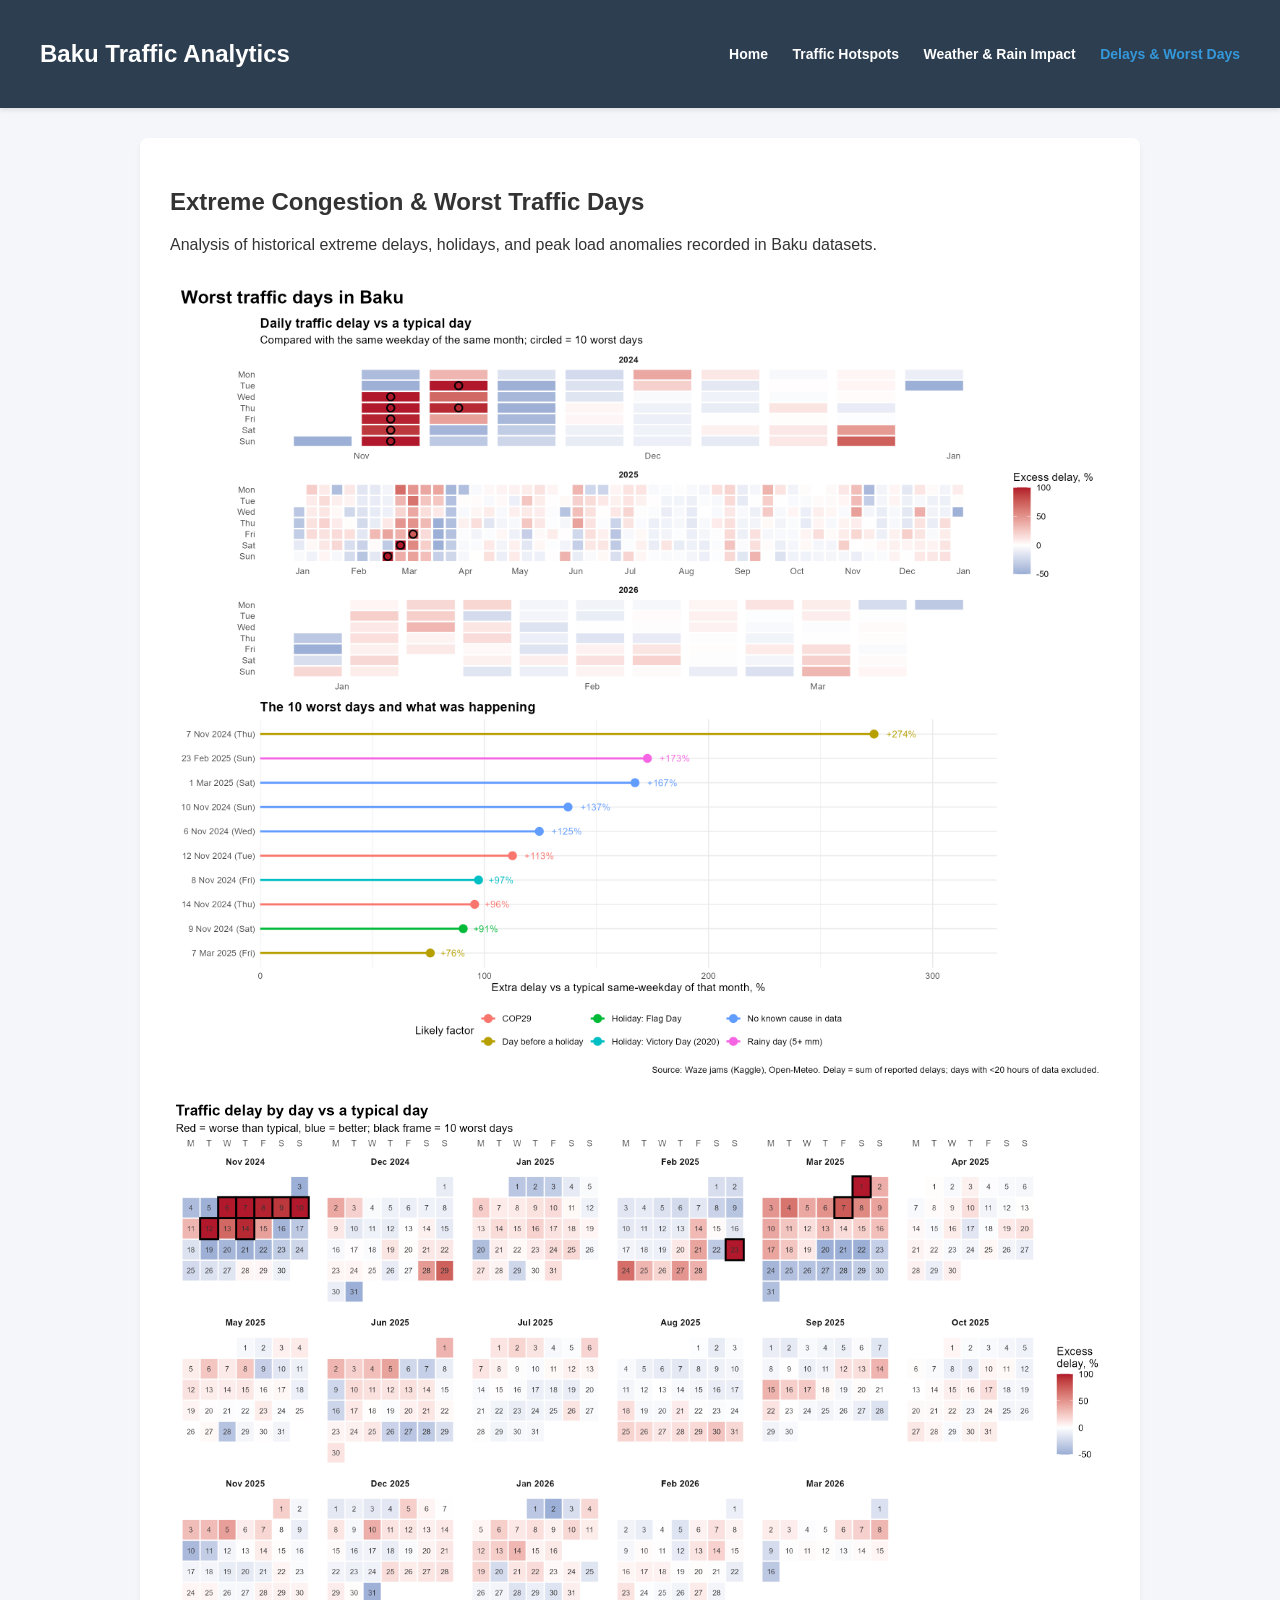
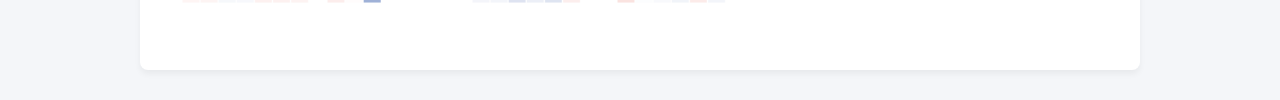
==== delays.html @ 6e2f0916 "Create multi-page structured portfolio website with navigation" ====
<!DOCTYPE html>
<html lang="en">
<head>
    <meta charset="UTF-8">
    <title>Delays & Worst Days — Baku Analytics</title>
    <style>
        body { font-family: -apple-system, BlinkMacSystemFont, "Segoe UI", Roboto, sans-serif; margin: 0; padding: 0; background-color: #f4f6f9; color: #333; }
        header { background: #2c3e50; color: white; padding: 20px 40px; display: flex; justify-content: space-between; align-items: center; box-shadow: 0 2px 5px rgba(0,0,0,0.1); }
        nav a { color: white; text-decoration: none; margin-left: 20px; font-weight: 600; font-size: 14px; }
        nav a:hover, nav a.active { color: #3498db; }
        .container { max-width: 1000px; margin: 30px auto; padding: 0 20px; }
        .card { background: white; padding: 30px; border-radius: 8px; box-shadow: 0 4px 6px rgba(0,0,0,0.05); margin-bottom: 20px; }
        img { width: 100%; height: auto; border-radius: 6px; margin-top: 15px; }
    </style>
</head>
<body>
    <header>
        <h2>Baku Traffic Analytics</h2>
        <nav>
            <a href="index.html">Home</a>
            <a href="hotspots.html">Traffic Hotspots</a>
            <a href="weather.html">Weather & Rain Impact</a>
            <a href="delays.html" class="active">Delays & Worst Days</a>
        </nav>
    </header>
    
    <div class="container">
        <div class="card">
            <h2>Extreme Congestion & Worst Traffic Days</h2>
            <p>Analysis of historical extreme delays, holidays, and peak load anomalies recorded in Baku datasets.</p>
            <!-- Сюда можно вывести ваши сохраненные PNG графики из RStudio -->
            <img src="worst_days.png" alt="Worst Days Analysis">
            <img src="worst_days_calendar.png" alt="Worst Days Calendar Heatmap">
        </div>
    </div>
</body>
</html>
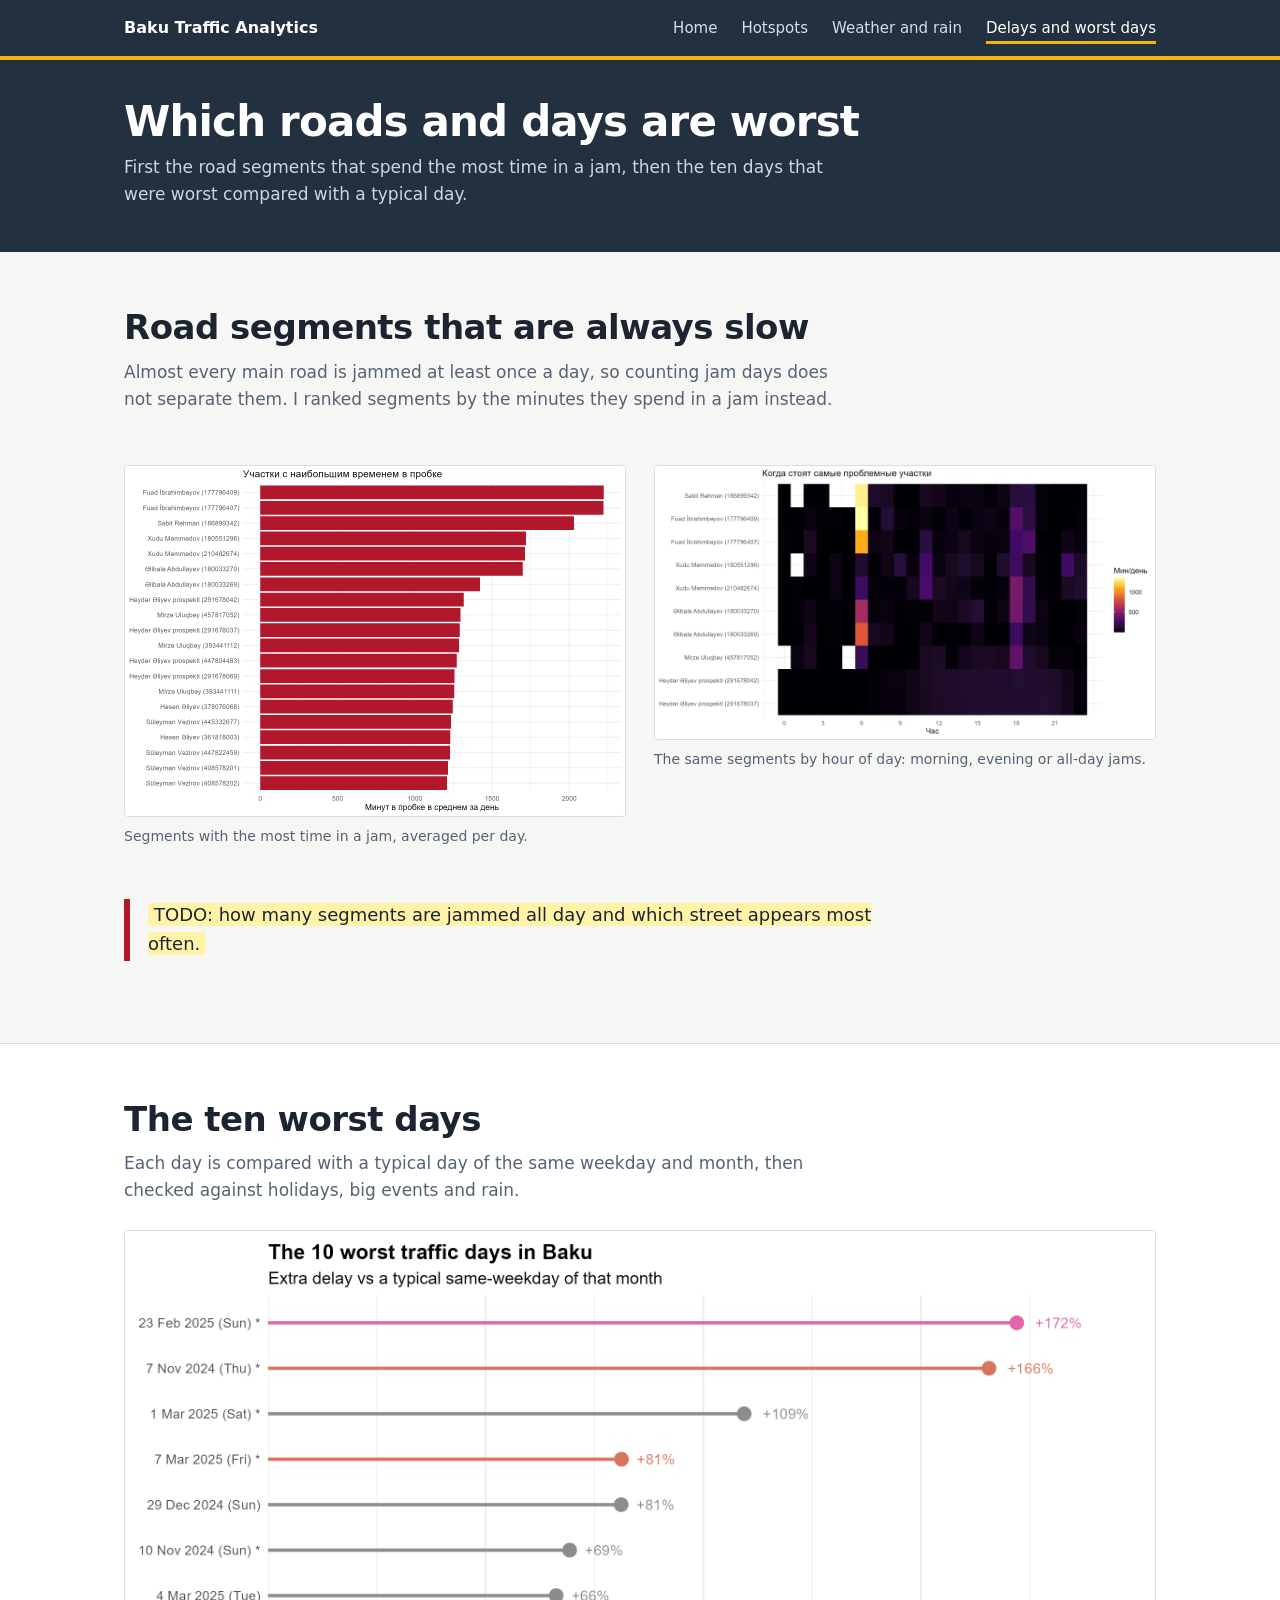
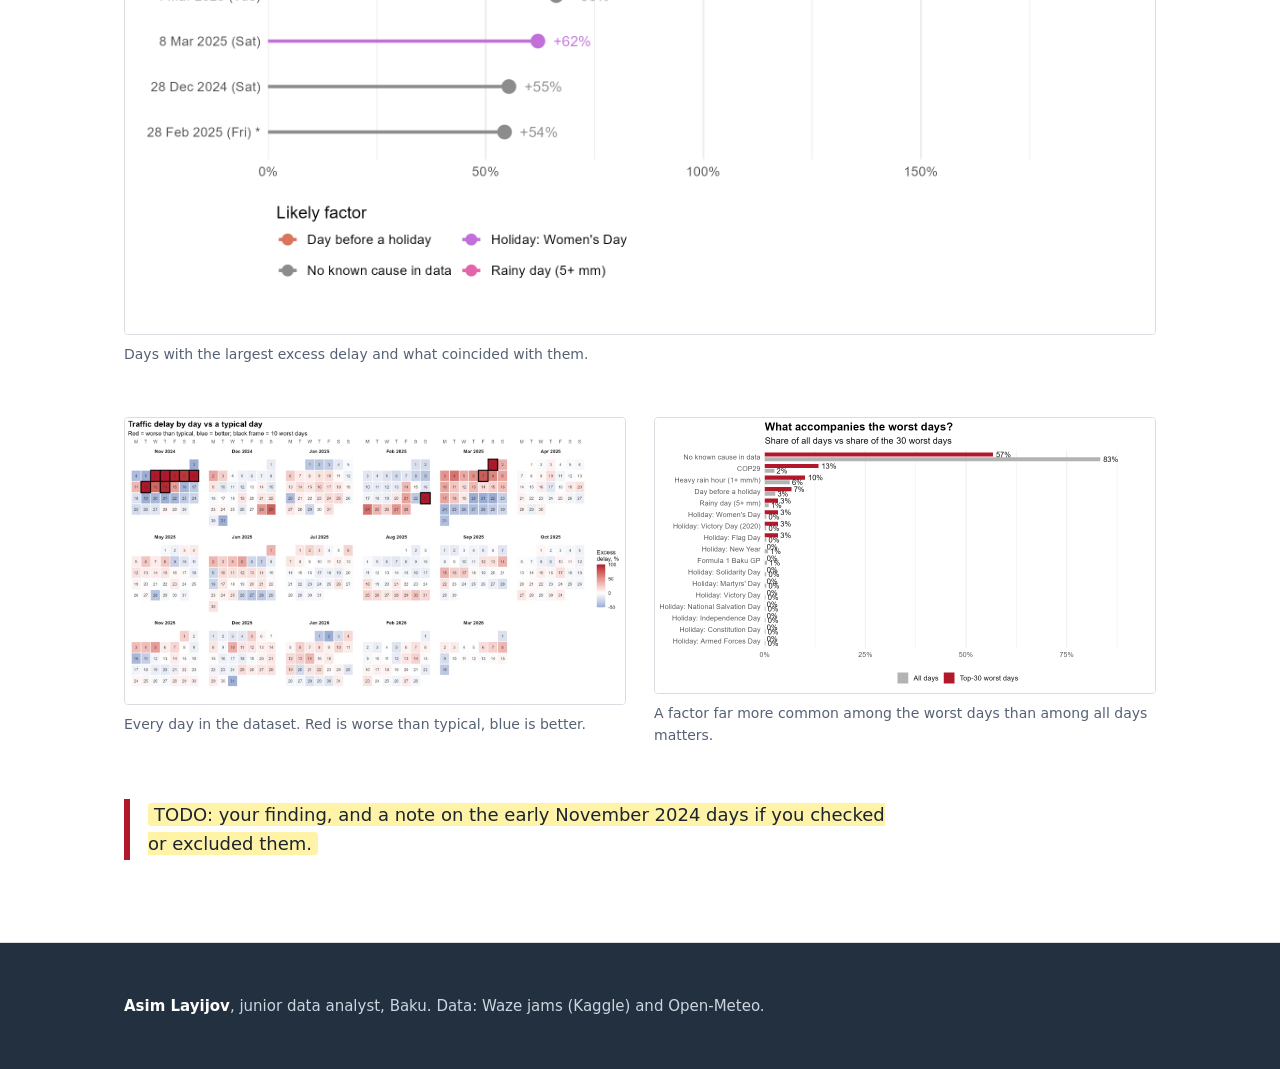
==== commit 1ae3a09b: "Baku traffic analysis site" ====
--- a/delays.html
+++ b/delays.html
@@ -1,37 +1,71 @@
 <!DOCTYPE html>
 <html lang="en">
 <head>
-    <meta charset="UTF-8">
-    <title>Delays & Worst Days — Baku Analytics</title>
-    <style>
-        body { font-family: -apple-system, BlinkMacSystemFont, "Segoe UI", Roboto, sans-serif; margin: 0; padding: 0; background-color: #f4f6f9; color: #333; }
-        header { background: #2c3e50; color: white; padding: 20px 40px; display: flex; justify-content: space-between; align-items: center; box-shadow: 0 2px 5px rgba(0,0,0,0.1); }
-        nav a { color: white; text-decoration: none; margin-left: 20px; font-weight: 600; font-size: 14px; }
-        nav a:hover, nav a.active { color: #3498db; }
-        .container { max-width: 1000px; margin: 30px auto; padding: 0 20px; }
-        .card { background: white; padding: 30px; border-radius: 8px; box-shadow: 0 4px 6px rgba(0,0,0,0.05); margin-bottom: 20px; }
-        img { width: 100%; height: auto; border-radius: 6px; margin-top: 15px; }
-    </style>
+<meta charset="utf-8">
+<meta name="viewport" content="width=device-width, initial-scale=1">
+<title>Delays and worst days | Baku Traffic Analytics</title>
+<link rel="stylesheet" href="style.css">
 </head>
 <body>
-    <header>
-        <h2>Baku Traffic Analytics</h2>
-        <nav>
-            <a href="index.html">Home</a>
-            <a href="hotspots.html">Traffic Hotspots</a>
-            <a href="weather.html">Weather & Rain Impact</a>
-            <a href="delays.html" class="active">Delays & Worst Days</a>
-        </nav>
-    </header>
-    
-    <div class="container">
-        <div class="card">
-            <h2>Extreme Congestion & Worst Traffic Days</h2>
-            <p>Analysis of historical extreme delays, holidays, and peak load anomalies recorded in Baku datasets.</p>
-            <!-- Сюда можно вывести ваши сохраненные PNG графики из RStudio -->
-            <img src="worst_days.png" alt="Worst Days Analysis">
-            <img src="worst_days_calendar.png" alt="Worst Days Calendar Heatmap">
-        </div>
+<nav aria-label="Main">
+  <div class="wrap">
+    <b>Baku Traffic Analytics</b>
+    <a href="index.html">Home</a>
+    <a href="hotspots.html">Hotspots</a>
+    <a href="weather.html">Weather and rain</a>
+    <a href="delays.html" aria-current="page">Delays and worst days</a>
+  </div>
+</nav>
+
+<header class="pagehead">
+  <div class="wrap">
+    <h1>Which roads and days are worst</h1>
+    <p>First the road segments that spend the most time in a jam, then the ten days that were worst compared with a typical day.</p>
+  </div>
+</header>
+
+<section>
+  <div class="wrap">
+    <h2>Road segments that are always slow</h2>
+    <p class="lead narrow">Almost every main road is jammed at least once a day, so counting jam days does not separate them. I ranked segments by the minutes they spend in a jam instead.</p>
+    <div class="two">
+      <figure>
+        <img src="jam_minutes_by_segment.png" alt="Bar chart of road segments by average minutes in a jam per day" width="1000" height="700" loading="lazy">
+        <figcaption>Segments with the most time in a jam, averaged per day.</figcaption>
+      </figure>
+      <figure>
+        <img src="jam_hourly_profile.png" alt="Heat map of jam minutes by hour of day for the ten worst segments" width="1100" height="600" loading="lazy">
+        <figcaption>The same segments by hour of day: morning, evening or all-day jams.</figcaption>
+      </figure>
     </div>
+    <p class="takeaway"><span class="todo">TODO: how many segments are jammed all day and which street appears most often.</span></p>
+  </div>
+</section>
+
+<section class="alt">
+  <div class="wrap">
+    <h2>The ten worst days</h2>
+    <p class="lead narrow">Each day is compared with a typical day of the same weekday and month, then checked against holidays, big events and rain.</p>
+    <figure>
+      <img src="worst_days_top10.png" alt="Chart of the ten worst traffic days with the likely factor for each" width="1100" height="750" loading="lazy">
+      <figcaption>Days with the largest excess delay and what coincided with them.</figcaption>
+    </figure>
+    <div class="two">
+      <figure>
+        <img src="worst_days_calendar.png" alt="Calendar heat map of daily delay compared with a typical day" width="1400" height="800" loading="lazy">
+        <figcaption>Every day in the dataset. Red is worse than typical, blue is better.</figcaption>
+      </figure>
+      <figure>
+        <img src="worst_days_factors.png" alt="Bar chart comparing the share of all days and of the 30 worst days by likely factor" width="1000" height="550" loading="lazy">
+        <figcaption>A factor far more common among the worst days than among all days matters.</figcaption>
+      </figure>
+    </div>
+    <p class="takeaway"><span class="todo">TODO: your finding, and a note on the early November 2024 days if you checked or excluded them.</span></p>
+  </div>
+</section>
+
+<footer>
+  <div class="wrap"><p><strong style="color:#fff">Asim Layijov</strong>, junior data analyst, Baku. Data: Waze jams (Kaggle) and Open-Meteo.</p></div>
+</footer>
 </body>
-</html>+</html>
--- a/style.css
+++ b/style.css
@@ -0,0 +1,75 @@
+:root{--ink:#1b2430;--muted:#566274;--paper:#f6f7f5;--white:#fff;--road:#23303f;--jam:#b2182b;--lane:#f2b705;--line:#d9dde2;--rain:#08519c}
+*{box-sizing:border-box}
+html{scroll-behavior:smooth;scroll-padding-top:70px}
+body{margin:0;background:var(--paper);color:var(--ink);font:17px/1.6 "Segoe UI",system-ui,-apple-system,Roboto,sans-serif}
+img{max-width:100%;height:auto;display:block}
+a{color:var(--rain)}
+a:focus-visible,summary:focus-visible{outline:3px solid var(--lane);outline-offset:3px}
+.wrap{max-width:1080px;margin:0 auto;padding:0 24px}
+.narrow{max-width:68ch}
+
+nav{position:sticky;top:0;z-index:5;background:var(--road);border-bottom:4px solid var(--lane)}
+nav .wrap{display:flex;gap:24px;align-items:center;min-height:56px;overflow-x:auto;white-space:nowrap}
+nav b{color:#fff;margin-right:auto;font-size:16px}
+nav a{color:#d6dde6;text-decoration:none;font-size:15px;padding:4px 0}
+nav a:hover,nav a[aria-current]{color:#fff;text-decoration:underline;text-decoration-color:var(--lane);text-decoration-thickness:3px;text-underline-offset:8px}
+
+.hero,.pagehead{background:var(--road);color:#fff}
+.hero{padding:56px 0 64px}
+.hero .wrap{display:grid;grid-template-columns:1.05fr 1fr;gap:40px;align-items:center}
+.pagehead{padding:40px 0 44px}
+h1{font-size:clamp(32px,5vw,56px);line-height:1.05;letter-spacing:-.02em;margin:0 0 18px}
+.pagehead h1{font-size:clamp(28px,4vw,42px);margin-bottom:10px}
+.hero p,.pagehead p{color:#cdd6e0;margin:0 0 14px}
+.pagehead p{max-width:68ch;margin:0}
+.hero .by{color:#fff;font-weight:600;margin-top:22px}
+.hero figure{margin:0;background:#fff;border-radius:6px;overflow:hidden;box-shadow:0 0 0 6px var(--road),0 0 0 8px var(--lane)}
+.hero figcaption{padding:8px 12px;background:#fff;margin:0}
+
+.facts{background:var(--lane);color:#1b1500}
+.facts .wrap{display:grid;grid-template-columns:repeat(4,1fr)}
+.fact{padding:22px 18px 22px 0}
+.fact+.fact{padding-left:20px;border-left:2px dashed rgba(27,21,0,.45)}
+.fact strong{display:block;font-size:clamp(26px,3.4vw,40px);line-height:1.1}
+.fact span{font-size:14px}
+
+section{padding:56px 0}
+section.alt{background:var(--white);border-block:1px solid var(--line)}
+h2{font-size:clamp(24px,3.2vw,34px);line-height:1.12;letter-spacing:-.015em;margin:0 0 12px}
+.lead{color:var(--muted);margin:0 0 26px}
+figure{margin:26px 0}
+figure img{border:1px solid var(--line);border-radius:4px;background:#fff}
+figcaption{font-size:14px;color:var(--muted);margin-top:8px;max-width:75ch}
+.two{display:grid;grid-template-columns:1fr 1fr;gap:28px}
+.takeaway{border-left:6px solid var(--jam);padding:2px 0 2px 18px;margin:26px 0;font-size:18px;max-width:68ch}
+.todo{background:#fff3a8;padding:1px 6px;border-radius:3px}
+
+.mapbox{position:relative;aspect-ratio:16/10;border:1px solid var(--line);border-radius:4px;overflow:hidden;background:#e9ecef}
+.mapbox iframe{position:absolute;inset:0;width:100%;height:100%;border:0}
+.btns{display:flex;flex-wrap:wrap;gap:12px;margin:18px 0 0}
+.btn{display:inline-block;padding:10px 18px;border-radius:4px;background:var(--road);color:#fff;text-decoration:none;font-weight:600;font-size:15px}
+.btn:hover{background:#000}
+.btn.ghost{background:transparent;color:var(--road);box-shadow:inset 0 0 0 2px var(--road)}
+.btn.ghost:hover{background:var(--road);color:#fff}
+
+.routes{display:grid;grid-template-columns:repeat(3,1fr);gap:24px}
+.route{display:block;text-decoration:none;color:var(--ink);border-top:4px solid var(--road)}
+.route:hover{border-top-color:var(--jam)}
+.route img{border:1px solid var(--line);margin:12px 0}
+.route strong{font-size:20px;display:block}
+.route span{color:var(--muted);font-size:15px}
+
+details{border-top:1px solid var(--line);padding:14px 0}
+details:last-of-type{border-bottom:1px solid var(--line)}
+summary{cursor:pointer;font-weight:600}
+details p,details ul{margin:10px 0 0;color:var(--muted)}
+footer{background:var(--road);color:#cdd6e0;padding:36px 0;font-size:15px}
+footer a{color:#fff}
+
+@media (max-width:820px){
+  .hero .wrap,.two,.routes{grid-template-columns:1fr}
+  .facts .wrap{grid-template-columns:1fr 1fr}
+  .fact:nth-child(3){border-left:0;padding-left:0}
+  .fact:nth-child(n+3){border-top:2px dashed rgba(27,21,0,.45)}
+}
+@media (prefers-reduced-motion:reduce){html{scroll-behavior:auto}}
